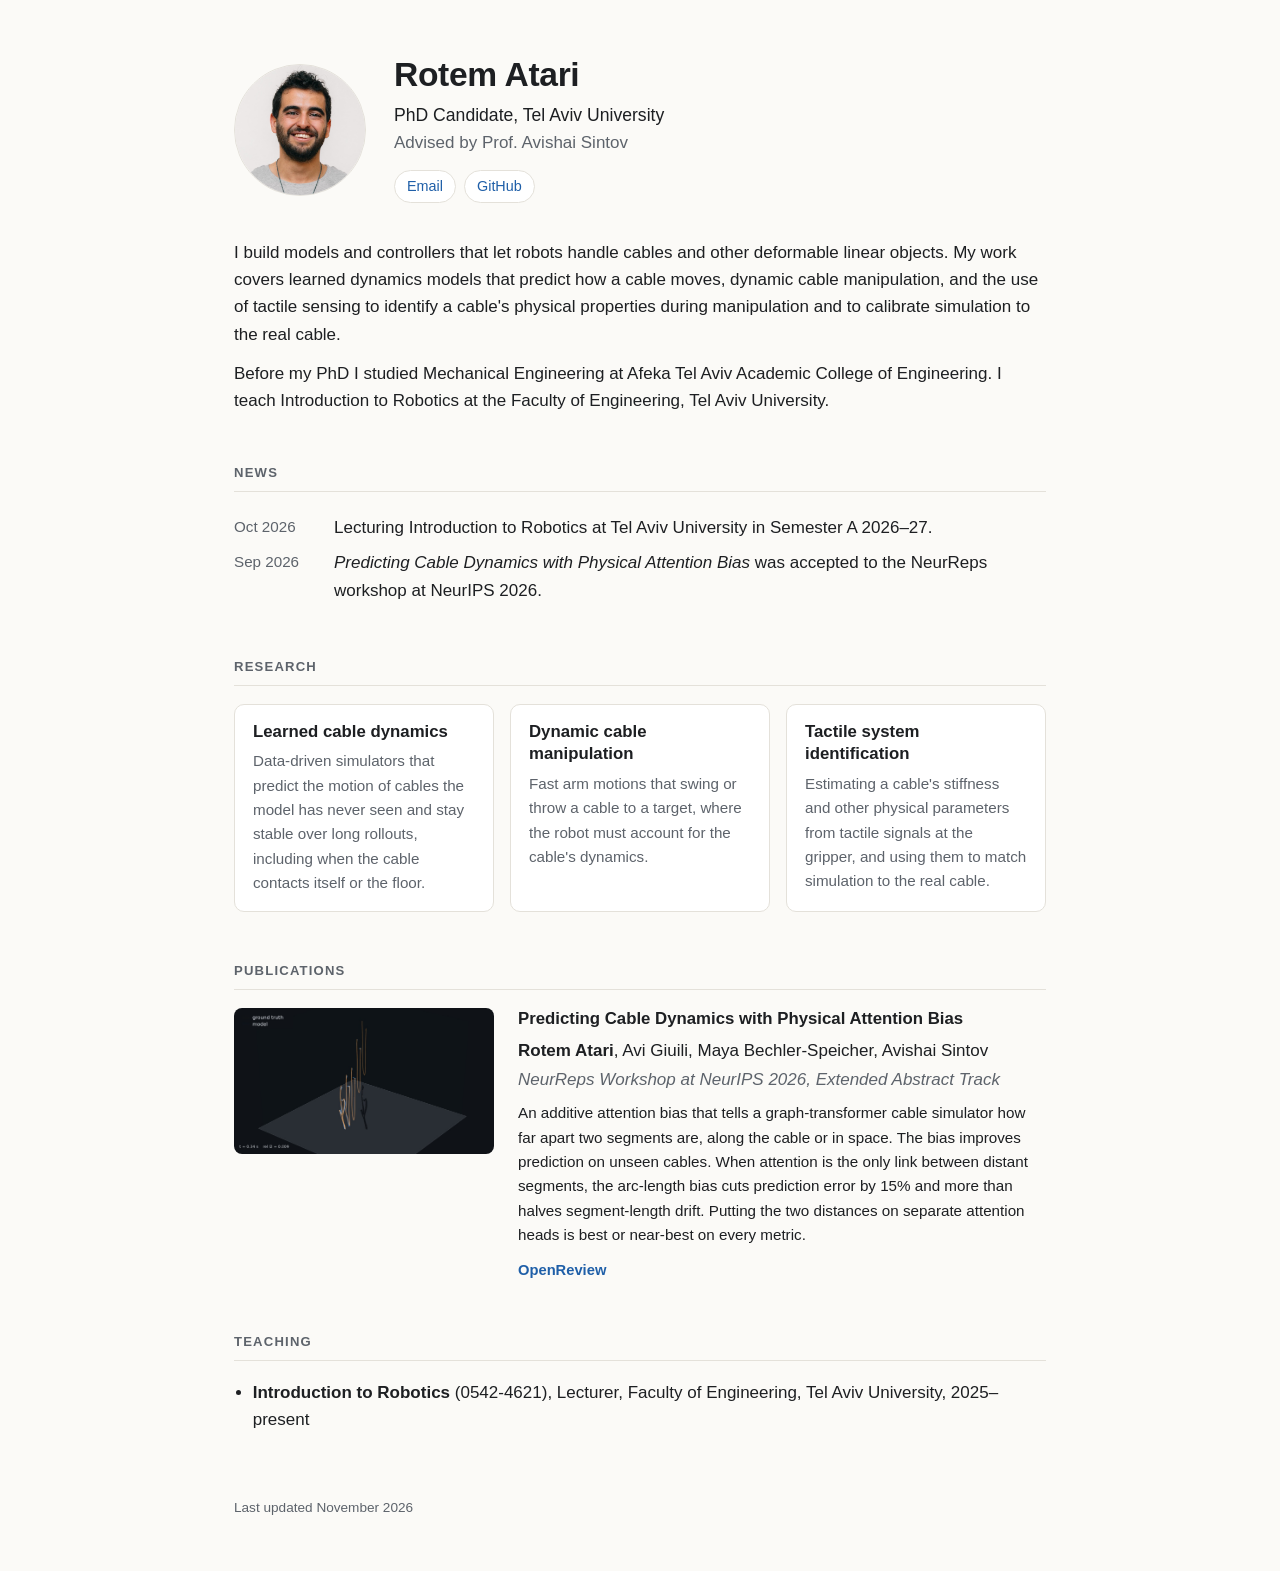
==== index.html @ 6a9d8f5b "Initial website" ====
<!doctype html>
<html lang="en">
<head>
  <meta charset="utf-8">
  <meta name="viewport" content="width=device-width, initial-scale=1">
  <title>Rotem Atari</title>
  <meta name="description" content="Rotem Atari, PhD candidate at Tel Aviv University. Robotic manipulation of cables and other deformable linear objects, tactile sensing, and system identification.">
  <link rel="stylesheet" href="style.css">
</head>
<body>
  <main class="page">

    <!-- ===== Header ===== -->
    <header class="intro">
      <img class="avatar" src="assets/photo.jpg" alt="Rotem Atari" width="132" height="132">
      <div class="intro__text">
        <h1>Rotem Atari</h1>
        <p class="role">PhD Candidate, Tel Aviv University</p>
        <p class="advisor">Advised by Prof. Avishai Sintov</p>
        <nav class="links" aria-label="Contact and profiles">
          <a href="mailto:rotematari@mail.tau.ac.il">Email</a>
          <a href="https://github.com/rotematari">GitHub</a>
          <!-- Add when ready:
          <a href="https://scholar.google.com/citations?user=...">Google Scholar</a>
          <a href="https://www.linkedin.com/in/...">LinkedIn</a>
          <a href="assets/cv.pdf">CV</a> -->
        </nav>
      </div>
    </header>

    <!-- ===== About ===== -->
    <section id="about">
      <p>
        I build models and controllers that let robots handle cables and
        other deformable linear objects. My work covers learned dynamics
        models that predict how a cable moves, dynamic cable manipulation, and
        the use of tactile sensing to identify a cable's physical properties
        during manipulation and to calibrate simulation to the real cable.
      </p>
      <p>
        Before my PhD I studied Mechanical Engineering at Afeka Tel Aviv
        Academic College of Engineering. I teach Introduction to Robotics at
        the Faculty of Engineering, Tel Aviv University.
      </p>
    </section>

    <!-- ===== News ===== -->
    <section id="news">
      <h2>News</h2>
      <ul class="news">
        <li><time datetime="2026-10">Oct 2026</time> <span>Lecturing Introduction to Robotics at Tel Aviv University in Semester A 2026–27.</span></li>
        <li><time datetime="2026-09">Sep 2026</time> <span><em>Predicting Cable Dynamics with Physical Attention Bias</em> was accepted to the NeurReps workshop at NeurIPS 2026.</span></li>
      </ul>
    </section>

    <!-- ===== Research ===== -->
    <section id="research">
      <h2>Research</h2>
      <div class="topics">
        <article class="topic">
          <h3>Learned cable dynamics</h3>
          <p>Data-driven simulators that predict the motion of cables the model has never seen and stay stable over long rollouts, including when the cable contacts itself or the floor.</p>
        </article>
        <article class="topic">
          <h3>Dynamic cable manipulation</h3>
          <p>Fast arm motions that swing or throw a cable to a target, where the robot must account for the cable's dynamics.</p>
        </article>
        <article class="topic">
          <h3>Tactile system identification</h3>
          <p>Estimating a cable's stiffness and other physical parameters from tactile signals at the gripper, and using them to match simulation to the real cable.</p>
        </article>
      </div>
    </section>

    <!-- ===== Publications ===== -->
    <section id="publications">
      <h2>Publications</h2>

      <article class="pub">
        <div class="pub__media">
          <video src="assets/neurreps2026/rollout.mp4" poster="assets/neurreps2026/poster.jpg"
                 autoplay muted loop playsinline preload="metadata"
                 aria-label="Model rollout of a falling cable compared with ground truth"></video>
        </div>
        <div class="pub__text">
          <h3>Predicting Cable Dynamics with Physical Attention Bias</h3>
          <p class="authors"><strong>Rotem Atari</strong>, Avi Giuili, Maya Bechler-Speicher, Avishai Sintov</p>
          <p class="venue">NeurReps Workshop at NeurIPS 2026, Extended Abstract Track</p>
          <p class="summary">An additive attention bias that tells a graph-transformer cable simulator how far apart two segments are, along the cable or in space. The bias improves prediction on unseen cables. When attention is the only link between distant segments, the arc-length bias cuts prediction error by 15% and more than halves segment-length drift. Putting the two distances on separate attention heads is best or near-best on every metric.</p>
          <p class="pub__links">
            <a href="https://openreview.net/forum?id=R6KFwkK5ve">OpenReview</a>
            <!-- Add when ready: <a href="assets/neurreps2026/paper.pdf">PDF</a> (camera-ready)
                 <a href="https://github.com/...">Code</a> -->
          </p>
        </div>
      </article>
    </section>

    <!-- ===== Teaching ===== -->
    <section id="teaching">
      <h2>Teaching</h2>
      <ul class="plain">
        <li><strong>Introduction to Robotics</strong> (0542-4621), Lecturer, Faculty of Engineering, Tel Aviv University, 2025–present</li>
      </ul>
    </section>

    <footer class="footer">
      <p>Last updated November 2026</p>
    </footer>
  </main>
</body>
</html>
---- style.css ----
/* Colors: edit these tokens to retheme the site. */
:root {
  --bg: #fbfaf7;
  --surface: #ffffff;
  --text: #1d1f22;
  --muted: #5d636b;
  --border: #e4e1da;
  --accent: #1f5fa8;
  --accent-soft: #e8f0fa;
  --media-bg: #0f1216;
  color-scheme: light;
}
@media (prefers-color-scheme: dark) {
  :root:not([data-theme="light"]) {
    --bg: #121417;
    --surface: #1a1d21;
    --text: #e7e8ea;
    --muted: #9aa1aa;
    --border: #2b3036;
    --accent: #7fb2ee;
    --accent-soft: #1c2a3b;
    color-scheme: dark;
  }
}
:root[data-theme="dark"] {
  --bg: #121417;
  --surface: #1a1d21;
  --text: #e7e8ea;
  --muted: #9aa1aa;
  --border: #2b3036;
  --accent: #7fb2ee;
  --accent-soft: #1c2a3b;
  color-scheme: dark;
}

*, *::before, *::after { box-sizing: border-box; }

body {
  margin: 0;
  background: var(--bg);
  color: var(--text);
  font: 17px/1.6 -apple-system, BlinkMacSystemFont, "Segoe UI", Roboto, "Helvetica Neue", Arial, sans-serif;
  -webkit-font-smoothing: antialiased;
}

.page {
  max-width: 860px;
  margin: 0 auto;
  padding: 56px 24px 40px;
}

a { color: var(--accent); text-decoration: none; }
a:hover { text-decoration: underline; }

h1 { font-size: 2.1rem; line-height: 1.15; margin: 0 0 6px; letter-spacing: -0.01em; }
h2 {
  font-size: 0.82rem;
  text-transform: uppercase;
  letter-spacing: 0.09em;
  color: var(--muted);
  margin: 0 0 18px;
  padding-bottom: 8px;
  border-bottom: 1px solid var(--border);
}
h3 { font-size: 1.05rem; margin: 0 0 6px; line-height: 1.35; }

section { margin-top: 48px; }
p { margin: 0 0 12px; }

/* Header */
.intro { display: flex; gap: 28px; align-items: center; }
.avatar {
  width: 132px; height: 132px; flex: none;
  border-radius: 50%; object-fit: cover;
  border: 1px solid var(--border);
}
.avatar--initials {
  display: grid; place-items: center;
  background: var(--accent-soft); color: var(--accent);
  font-size: 2.6rem; font-weight: 600; letter-spacing: 0.02em;
}
.role { font-size: 1.1rem; margin: 0; }
.advisor { color: var(--muted); margin: 0 0 14px; }
.links { display: flex; flex-wrap: wrap; gap: 8px; }
.links a {
  padding: 4px 12px;
  border: 1px solid var(--border);
  border-radius: 999px;
  font-size: 0.9rem;
  background: var(--surface);
}
.links a:hover { border-color: var(--accent); text-decoration: none; }

#about { margin-top: 36px; }

/* News */
.news { list-style: none; padding: 0; margin: 0; }
.news li { display: grid; grid-template-columns: 88px 1fr; gap: 12px; padding: 4px 0; }
.news time { color: var(--muted); font-variant-numeric: tabular-nums; font-size: 0.95rem; padding-top: 1px; }

/* Research */
.topics { display: grid; grid-template-columns: repeat(3, 1fr); gap: 16px; }
.topic {
  background: var(--surface);
  border: 1px solid var(--border);
  border-radius: 10px;
  padding: 16px 18px;
}
.topic p { color: var(--muted); font-size: 0.95rem; margin: 0; }

/* Publications */
.pub { display: grid; grid-template-columns: 260px 1fr; gap: 24px; align-items: start; margin-bottom: 28px; }
.pub__media {
  background: var(--media-bg);
  border-radius: 8px;
  overflow: hidden;
  aspect-ratio: 16 / 9;
}
.pub__media video, .pub__media img { width: 100%; height: 100%; object-fit: cover; display: block; }
.authors { margin: 0 0 2px; }
.venue { color: var(--muted); font-style: italic; margin: 0 0 8px; }
.summary { font-size: 0.95rem; }
.pub__links { display: flex; gap: 14px; font-weight: 600; font-size: 0.92rem; margin: 0; }

.plain { padding-left: 1.1em; margin: 0; }

.footer { margin-top: 64px; color: var(--muted); font-size: 0.85rem; }

/* Phone width */
@media (max-width: 680px) {
  .page { padding: 32px 16px 32px; }
  .intro { flex-direction: column; align-items: flex-start; gap: 18px; }
  .avatar { width: 104px; height: 104px; }
  .avatar--initials { font-size: 2rem; }
  h1 { font-size: 1.8rem; }
  .topics { grid-template-columns: 1fr; }
  .pub { grid-template-columns: 1fr; gap: 14px; }
  .news li { grid-template-columns: 76px 1fr; }
}
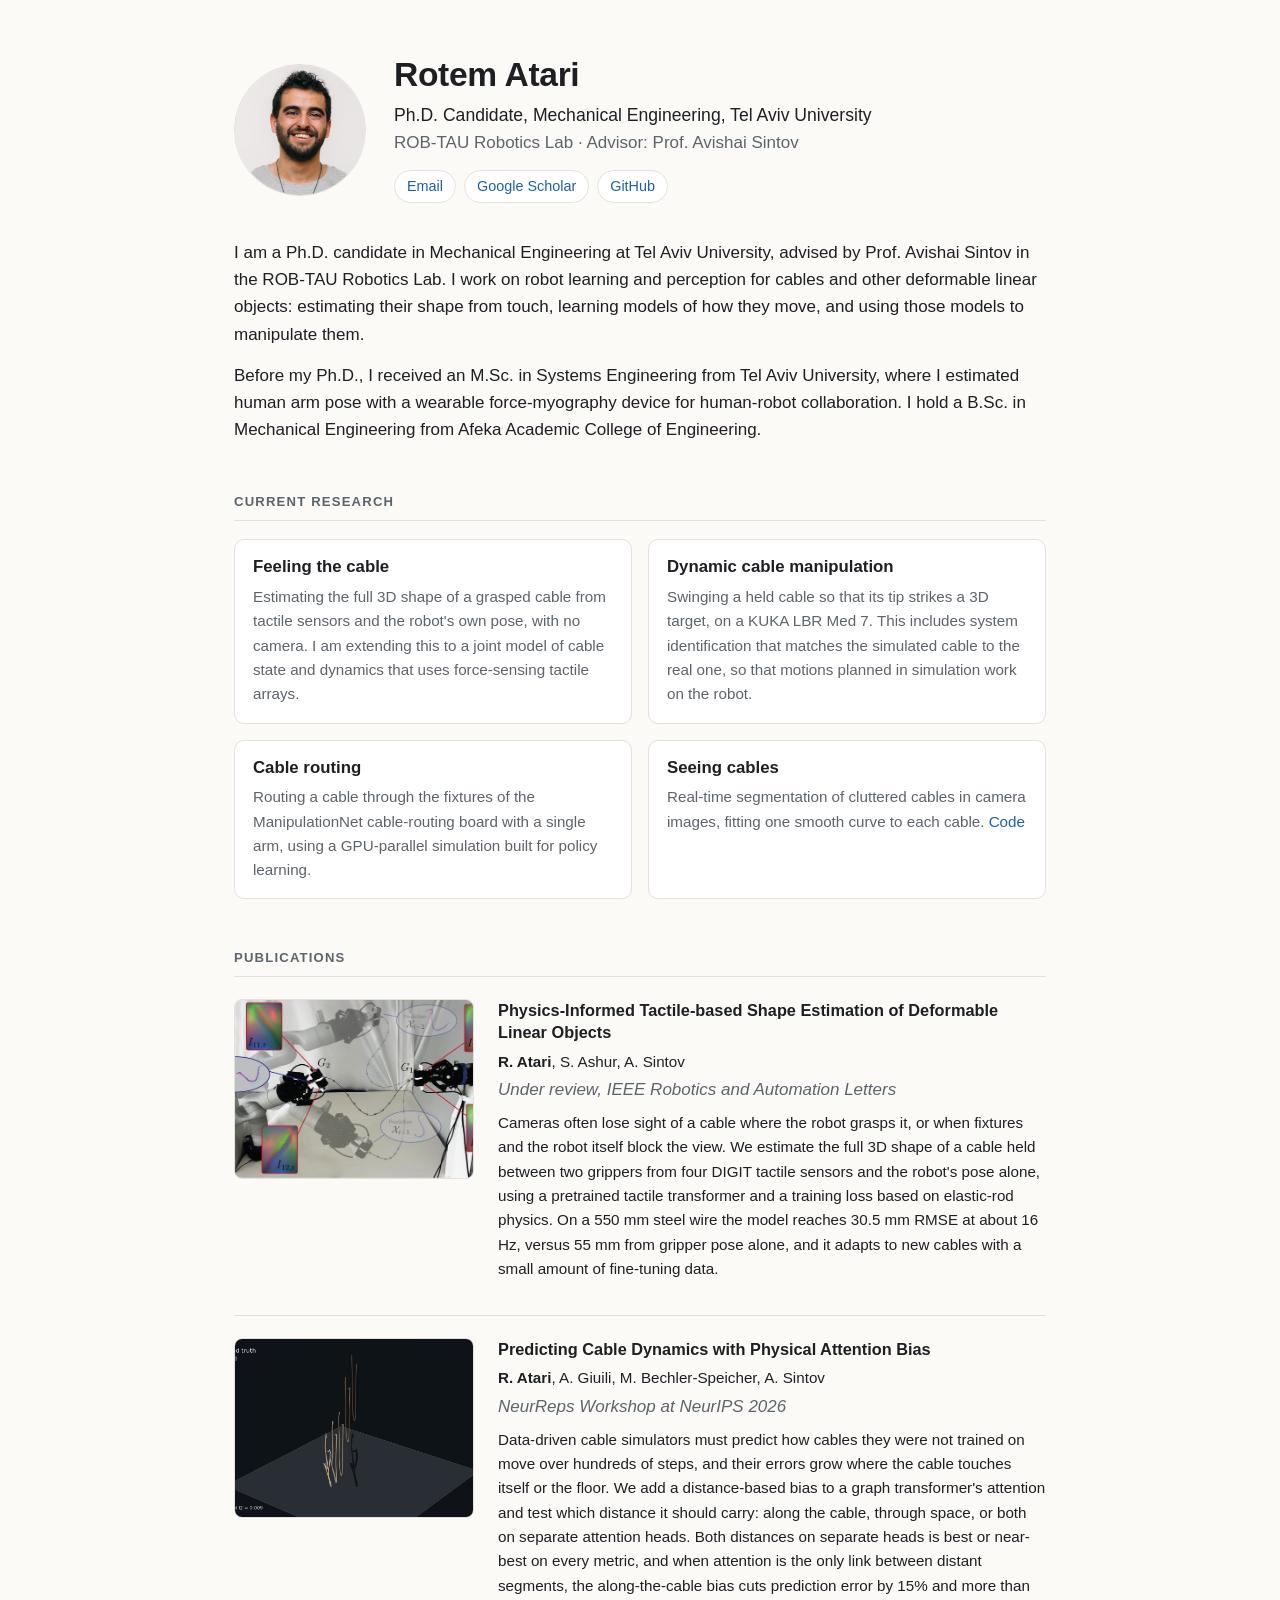
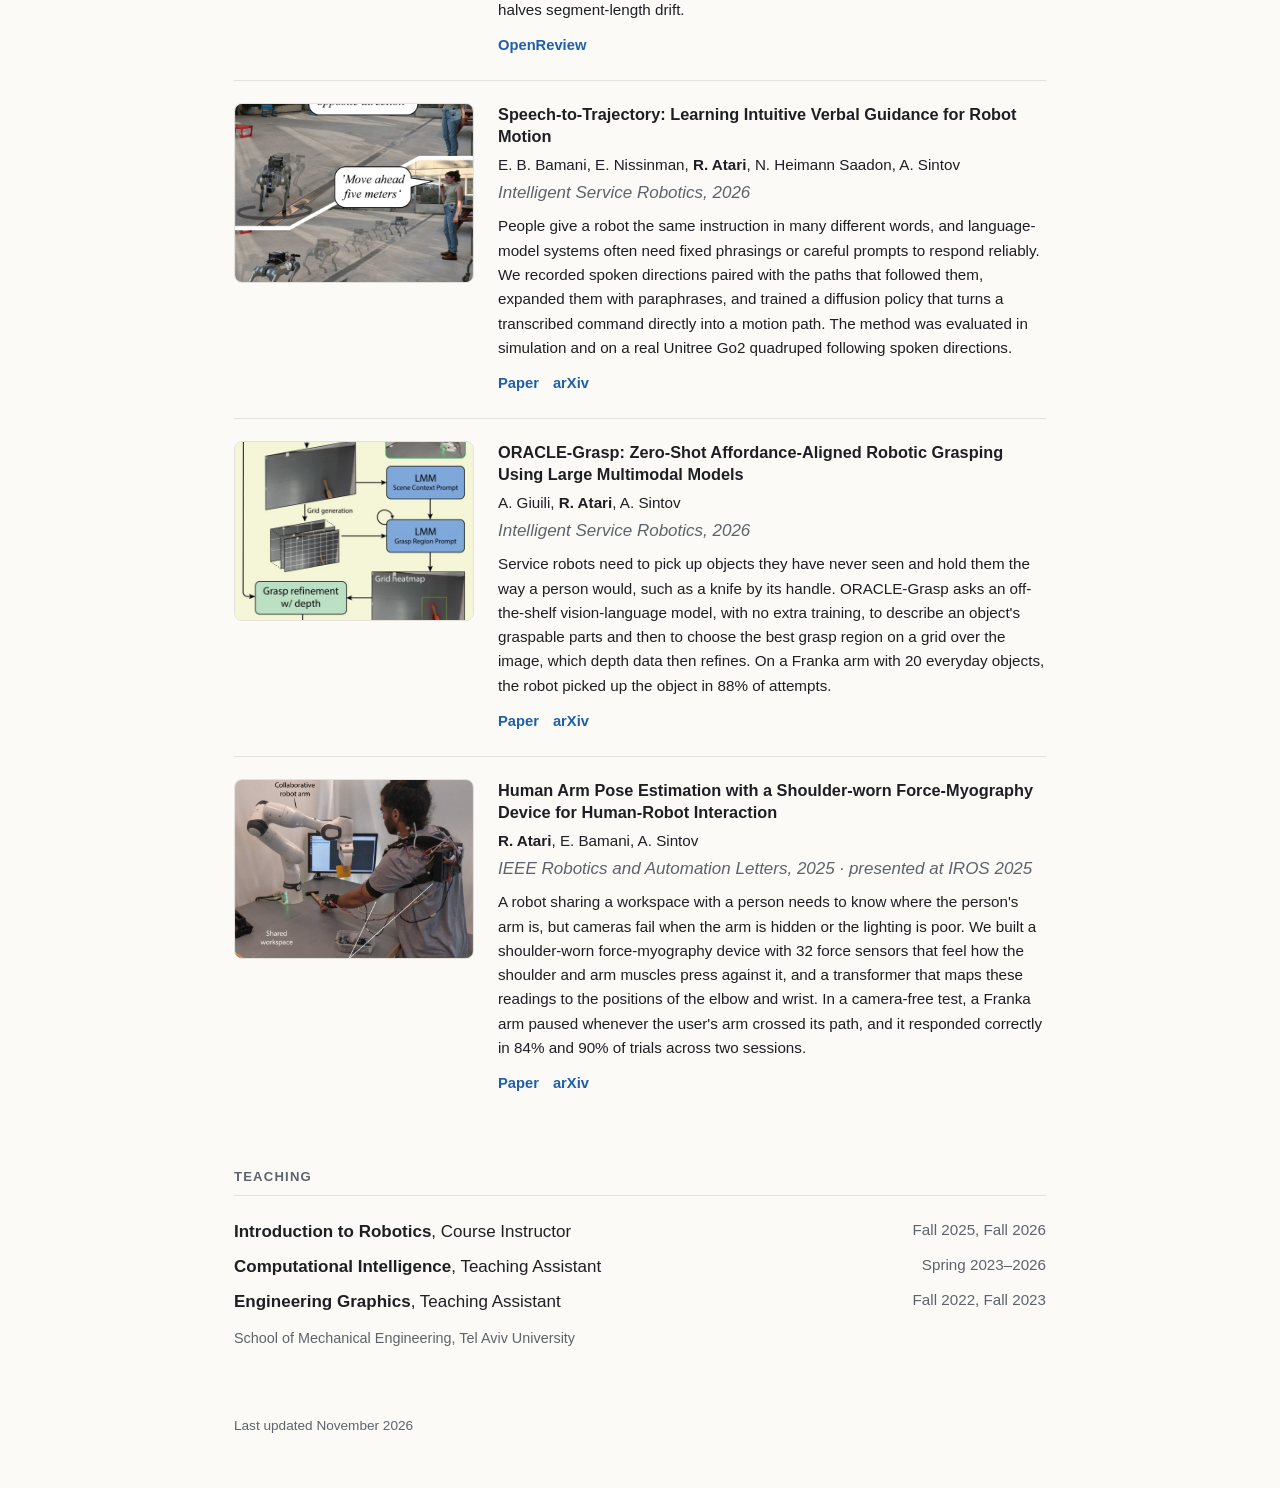
==== commit 59df8d08: "Rewrite bio, research and publications from CV and papers; drop news" ====
--- a/index.html
+++ b/index.html
@@ -4,7 +4,7 @@
   <meta charset="utf-8">
   <meta name="viewport" content="width=device-width, initial-scale=1">
   <title>Rotem Atari</title>
-  <meta name="description" content="Rotem Atari, PhD candidate at Tel Aviv University. Robotic manipulation of cables and other deformable linear objects, tactile sensing, and system identification.">
+  <meta name="description" content="Rotem Atari, Ph.D. candidate at Tel Aviv University. Robot learning and perception for cables and other deformable linear objects: tactile sensing, learned dynamics and manipulation.">
   <link rel="stylesheet" href="style.css">
 </head>
 <body>
@@ -15,59 +15,53 @@
       <img class="avatar" src="assets/photo.jpg" alt="Rotem Atari" width="132" height="132">
       <div class="intro__text">
         <h1>Rotem Atari</h1>
-        <p class="role">PhD Candidate, Tel Aviv University</p>
-        <p class="advisor">Advised by Prof. Avishai Sintov</p>
+        <p class="role">Ph.D. Candidate, Mechanical Engineering, Tel Aviv University</p>
+        <p class="advisor">ROB-TAU Robotics Lab · Advisor: Prof. Avishai Sintov</p>
         <nav class="links" aria-label="Contact and profiles">
-          <a href="mailto:rotematari@mail.tau.ac.il">Email</a>
+          <a href="mailto:rotematari@tauex.tau.ac.il">Email</a>
+          <a href="https://scholar.google.com/citations?user=WZOyjvQAAAAJ">Google Scholar</a>
           <a href="https://github.com/rotematari">GitHub</a>
-          <!-- Add when ready:
-          <a href="https://scholar.google.com/citations?user=...">Google Scholar</a>
-          <a href="https://www.linkedin.com/in/...">LinkedIn</a>
-          <a href="assets/cv.pdf">CV</a> -->
+          <!-- <a href="assets/cv.pdf">CV</a> -->
         </nav>
       </div>
     </header>
 
-    <!-- ===== About ===== -->
-    <section id="about">
+    <!-- ===== Bio ===== -->
+    <section id="about" class="bio">
       <p>
-        I build models and controllers that let robots handle cables and
-        other deformable linear objects. My work covers learned dynamics
-        models that predict how a cable moves, dynamic cable manipulation, and
-        the use of tactile sensing to identify a cable's physical properties
-        during manipulation and to calibrate simulation to the real cable.
+        I am a Ph.D. candidate in Mechanical Engineering at Tel Aviv University,
+        advised by Prof. Avishai Sintov in the ROB-TAU Robotics Lab. I work on
+        robot learning and perception for cables and other deformable linear
+        objects: estimating their shape from touch, learning models of how they
+        move, and using those models to manipulate them.
       </p>
       <p>
-        Before my PhD I studied Mechanical Engineering at Afeka Tel Aviv
-        Academic College of Engineering. I teach Introduction to Robotics at
-        the Faculty of Engineering, Tel Aviv University.
+        Before my Ph.D., I received an M.Sc. in Systems Engineering from Tel Aviv
+        University, where I estimated human arm pose with a wearable
+        force-myography device for human-robot collaboration. I hold a B.Sc. in
+        Mechanical Engineering from Afeka Academic College of Engineering.
       </p>
     </section>
 
-    <!-- ===== News ===== -->
-    <section id="news">
-      <h2>News</h2>
-      <ul class="news">
-        <li><time datetime="2026-10">Oct 2026</time> <span>Lecturing Introduction to Robotics at Tel Aviv University in Semester A 2026–27.</span></li>
-        <li><time datetime="2026-09">Sep 2026</time> <span><em>Predicting Cable Dynamics with Physical Attention Bias</em> was accepted to the NeurReps workshop at NeurIPS 2026.</span></li>
-      </ul>
-    </section>
-
-    <!-- ===== Research ===== -->
+    <!-- ===== Current research ===== -->
     <section id="research">
-      <h2>Research</h2>
+      <h2>Current Research</h2>
       <div class="topics">
         <article class="topic">
-          <h3>Learned cable dynamics</h3>
-          <p>Data-driven simulators that predict the motion of cables the model has never seen and stay stable over long rollouts, including when the cable contacts itself or the floor.</p>
+          <h3>Feeling the cable</h3>
+          <p>Estimating the full 3D shape of a grasped cable from tactile sensors and the robot's own pose, with no camera. I am extending this to a joint model of cable state and dynamics that uses force-sensing tactile arrays.</p>
         </article>
         <article class="topic">
           <h3>Dynamic cable manipulation</h3>
-          <p>Fast arm motions that swing or throw a cable to a target, where the robot must account for the cable's dynamics.</p>
+          <p>Swinging a held cable so that its tip strikes a 3D target, on a KUKA LBR Med 7. This includes system identification that matches the simulated cable to the real one, so that motions planned in simulation work on the robot.</p>
         </article>
         <article class="topic">
-          <h3>Tactile system identification</h3>
-          <p>Estimating a cable's stiffness and other physical parameters from tactile signals at the gripper, and using them to match simulation to the real cable.</p>
+          <h3>Cable routing</h3>
+          <p>Routing a cable through the fixtures of the ManipulationNet cable-routing board with a single arm, using a GPU-parallel simulation built for policy learning.</p>
+        </article>
+        <article class="topic">
+          <h3>Seeing cables</h3>
+          <p>Real-time segmentation of cluttered cables in camera images, fitting one smooth curve to each cable. <a href="https://github.com/rotematari/DLOSeg">Code</a></p>
         </article>
       </div>
     </section>
@@ -78,19 +72,75 @@
 
       <article class="pub">
         <div class="pub__media">
+          <img src="assets/pubs/ral2026-tactile-shape.jpg" alt="Two grippers with tactile sensors holding a cable, with predicted cable shapes overlaid" loading="lazy">
+        </div>
+        <div class="pub__text">
+          <h3>Physics-Informed Tactile-based Shape Estimation of Deformable Linear Objects</h3>
+          <p class="authors"><strong>R. Atari</strong>, S. Ashur, A. Sintov</p>
+          <p class="venue">Under review, IEEE Robotics and Automation Letters</p>
+          <p class="summary">Cameras often lose sight of a cable where the robot grasps it, or when fixtures and the robot itself block the view. We estimate the full 3D shape of a cable held between two grippers from four DIGIT tactile sensors and the robot's pose alone, using a pretrained tactile transformer and a training loss based on elastic-rod physics. On a 550 mm steel wire the model reaches 30.5 mm RMSE at about 16 Hz, versus 55 mm from gripper pose alone, and it adapts to new cables with a small amount of fine-tuning data.</p>
+        </div>
+      </article>
+
+      <article class="pub">
+        <div class="pub__media">
           <video src="assets/neurreps2026/rollout.mp4" poster="assets/neurreps2026/poster.jpg"
                  autoplay muted loop playsinline preload="metadata"
                  aria-label="Model rollout of a falling cable compared with ground truth"></video>
         </div>
         <div class="pub__text">
           <h3>Predicting Cable Dynamics with Physical Attention Bias</h3>
-          <p class="authors"><strong>Rotem Atari</strong>, Avi Giuili, Maya Bechler-Speicher, Avishai Sintov</p>
-          <p class="venue">NeurReps Workshop at NeurIPS 2026, Extended Abstract Track</p>
-          <p class="summary">An additive attention bias that tells a graph-transformer cable simulator how far apart two segments are, along the cable or in space. The bias improves prediction on unseen cables. When attention is the only link between distant segments, the arc-length bias cuts prediction error by 15% and more than halves segment-length drift. Putting the two distances on separate attention heads is best or near-best on every metric.</p>
+          <p class="authors"><strong>R. Atari</strong>, A. Giuili, M. Bechler-Speicher, A. Sintov</p>
+          <p class="venue">NeurReps Workshop at NeurIPS 2026</p>
+          <p class="summary">Data-driven cable simulators must predict how cables they were not trained on move over hundreds of steps, and their errors grow where the cable touches itself or the floor. We add a distance-based bias to a graph transformer's attention and test which distance it should carry: along the cable, through space, or both on separate attention heads. Both distances on separate heads is best or near-best on every metric, and when attention is the only link between distant segments, the along-the-cable bias cuts prediction error by 15% and more than halves segment-length drift.</p>
+          <p class="pub__links"><a href="https://openreview.net/forum?id=R6KFwkK5ve">OpenReview</a></p>
+        </div>
+      </article>
+
+      <article class="pub">
+        <div class="pub__media">
+          <img src="assets/pubs/isr2026-speech-to-trajectory.jpg" alt="A person gives spoken directions to a quadruped robot that walks along the described path" loading="lazy">
+        </div>
+        <div class="pub__text">
+          <h3>Speech-to-Trajectory: Learning Intuitive Verbal Guidance for Robot Motion</h3>
+          <p class="authors">E. B. Bamani, E. Nissinman, <strong>R. Atari</strong>, N. Heimann Saadon, A. Sintov</p>
+          <p class="venue">Intelligent Service Robotics, 2026</p>
+          <p class="summary">People give a robot the same instruction in many different words, and language-model systems often need fixed phrasings or careful prompts to respond reliably. We recorded spoken directions paired with the paths that followed them, expanded them with paraphrases, and trained a diffusion policy that turns a transcribed command directly into a motion path. The method was evaluated in simulation and on a real Unitree Go2 quadruped following spoken directions.</p>
           <p class="pub__links">
-            <a href="https://openreview.net/forum?id=R6KFwkK5ve">OpenReview</a>
-            <!-- Add when ready: <a href="assets/neurreps2026/paper.pdf">PDF</a> (camera-ready)
-                 <a href="https://github.com/...">Code</a> -->
+            <a href="https://doi.org/10.1007/s11370-026-00727-0">Paper</a>
+            <a href="https://arxiv.org/abs/2504.05084">arXiv</a>
+          </p>
+        </div>
+      </article>
+
+      <article class="pub">
+        <div class="pub__media">
+          <img src="assets/pubs/isr2026-oracle-grasp.jpg" alt="Pipeline in which a multimodal model selects a grasp region on an image grid for a robot arm" loading="lazy">
+        </div>
+        <div class="pub__text">
+          <h3>ORACLE-Grasp: Zero-Shot Affordance-Aligned Robotic Grasping Using Large Multimodal Models</h3>
+          <p class="authors">A. Giuili, <strong>R. Atari</strong>, A. Sintov</p>
+          <p class="venue">Intelligent Service Robotics, 2026</p>
+          <p class="summary">Service robots need to pick up objects they have never seen and hold them the way a person would, such as a knife by its handle. ORACLE-Grasp asks an off-the-shelf vision-language model, with no extra training, to describe an object's graspable parts and then to choose the best grasp region on a grid over the image, which depth data then refines. On a Franka arm with 20 everyday objects, the robot picked up the object in 88% of attempts.</p>
+          <p class="pub__links">
+            <a href="https://doi.org/10.1007/s11370-026-00707-4">Paper</a>
+            <a href="https://arxiv.org/abs/2505.08417">arXiv</a>
+          </p>
+        </div>
+      </article>
+
+      <article class="pub">
+        <div class="pub__media">
+          <img src="assets/pubs/ral2025-fmg-arm-pose.jpg" alt="A person wearing a shoulder-mounted force-myography device works next to a robot arm" loading="lazy">
+        </div>
+        <div class="pub__text">
+          <h3>Human Arm Pose Estimation with a Shoulder-worn Force-Myography Device for Human-Robot Interaction</h3>
+          <p class="authors"><strong>R. Atari</strong>, E. Bamani, A. Sintov</p>
+          <p class="venue">IEEE Robotics and Automation Letters, 2025 · presented at IROS 2025</p>
+          <p class="summary">A robot sharing a workspace with a person needs to know where the person's arm is, but cameras fail when the arm is hidden or the lighting is poor. We built a shoulder-worn force-myography device with 32 force sensors that feel how the shoulder and arm muscles press against it, and a transformer that maps these readings to the positions of the elbow and wrist. In a camera-free test, a Franka arm paused whenever the user's arm crossed its path, and it responded correctly in 84% and 90% of trials across two sessions.</p>
+          <p class="pub__links">
+            <a href="https://doi.org/10.1109/LRA.2025.3539545">Paper</a>
+            <a href="https://arxiv.org/abs/2411.07644">arXiv</a>
           </p>
         </div>
       </article>
@@ -99,9 +149,12 @@
     <!-- ===== Teaching ===== -->
     <section id="teaching">
       <h2>Teaching</h2>
-      <ul class="plain">
-        <li><strong>Introduction to Robotics</strong> (0542-4621), Lecturer, Faculty of Engineering, Tel Aviv University, 2025–present</li>
+      <ul class="teaching">
+        <li><span><strong>Introduction to Robotics</strong>, Course Instructor</span><span class="when">Fall 2025, Fall 2026</span></li>
+        <li><span><strong>Computational Intelligence</strong>, Teaching Assistant</span><span class="when">Spring 2023–2026</span></li>
+        <li><span><strong>Engineering Graphics</strong>, Teaching Assistant</span><span class="when">Fall 2022, Fall 2023</span></li>
       </ul>
+      <p class="note">School of Mechanical Engineering, Tel Aviv University</p>
     </section>
 
     <footer class="footer">
--- a/style.css
+++ b/style.css
@@ -98,8 +98,10 @@
 .news li { display: grid; grid-template-columns: 88px 1fr; gap: 12px; padding: 4px 0; }
 .news time { color: var(--muted); font-variant-numeric: tabular-nums; font-size: 0.95rem; padding-top: 1px; }
 
+.bio p { margin-bottom: 14px; }
+
 /* Research */
-.topics { display: grid; grid-template-columns: repeat(3, 1fr); gap: 16px; }
+.topics { display: grid; grid-template-columns: repeat(2, 1fr); gap: 16px; }
 .topic {
   background: var(--surface);
   border: 1px solid var(--border);
@@ -109,20 +111,32 @@
 .topic p { color: var(--muted); font-size: 0.95rem; margin: 0; }
 
 /* Publications */
-.pub { display: grid; grid-template-columns: 260px 1fr; gap: 24px; align-items: start; margin-bottom: 28px; }
+.pub {
+  display: grid; grid-template-columns: 240px 1fr; gap: 24px; align-items: start;
+  padding: 22px 0; border-bottom: 1px solid var(--border);
+}
+.pub:first-of-type { padding-top: 4px; }
+.pub:last-of-type { border-bottom: 0; }
 .pub__media {
   background: var(--media-bg);
   border-radius: 8px;
   overflow: hidden;
-  aspect-ratio: 16 / 9;
+  aspect-ratio: 4 / 3;
+  border: 1px solid var(--border);
 }
+.pub__media img { background: #fff; }
 .pub__media video, .pub__media img { width: 100%; height: 100%; object-fit: cover; display: block; }
-.authors { margin: 0 0 2px; }
+.authors { margin: 0 0 2px; font-size: 0.95rem; }
+.authors strong { color: var(--text); }
+.pub h3 { font-size: 1.02rem; }
 .venue { color: var(--muted); font-style: italic; margin: 0 0 8px; }
 .summary { font-size: 0.95rem; }
 .pub__links { display: flex; gap: 14px; font-weight: 600; font-size: 0.92rem; margin: 0; }
 
-.plain { padding-left: 1.1em; margin: 0; }
+.teaching { list-style: none; padding: 0; margin: 0 0 8px; }
+.teaching li { display: flex; justify-content: space-between; gap: 16px; padding: 4px 0; }
+.teaching .when { color: var(--muted); white-space: nowrap; font-size: 0.95rem; }
+.note { color: var(--muted); font-size: 0.9rem; }
 
 .footer { margin-top: 64px; color: var(--muted); font-size: 0.85rem; }
 
@@ -135,5 +149,5 @@
   h1 { font-size: 1.8rem; }
   .topics { grid-template-columns: 1fr; }
   .pub { grid-template-columns: 1fr; gap: 14px; }
-  .news li { grid-template-columns: 76px 1fr; }
+  .teaching li { flex-direction: column; gap: 0; }
 }
